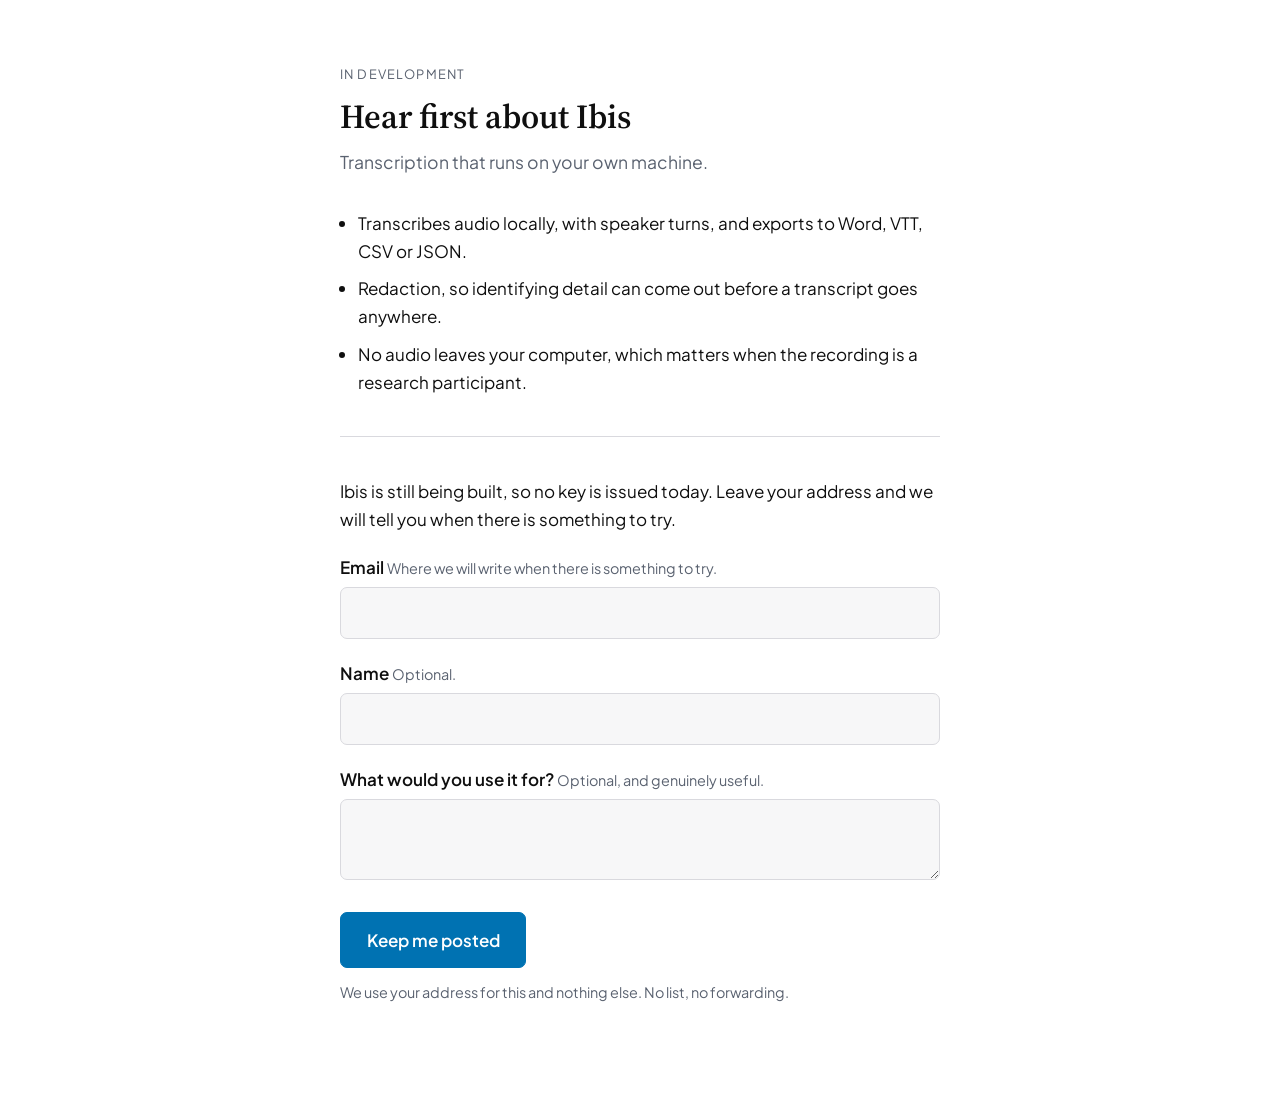
==== beta/index.html @ d98a5f91 "Beta pages, the consulting block, and attributions that match the build Beta access, one page per pr" ====
<!doctype html>
<html lang="en">
<head>
<meta charset="utf-8">
<meta name="viewport" content="width=device-width, initial-scale=1">
<!-- Unlisted by design: reachable only to someone given the link. -->
<meta name="robots" content="noindex, nofollow">
<title>Ibis beta access</title>
<link rel="preconnect" href="https://fonts.googleapis.com">
<link rel="preconnect" href="https://fonts.gstatic.com" crossorigin>
<link href="https://fonts.googleapis.com/css2?family=Plus+Jakarta+Sans:ital,wght@0,400;0,600;0,700&family=Source+Serif+4:ital,opsz,wght@0,8..60,400;0,8..60,600&display=swap" rel="stylesheet">
<style>
  :root {
    --accent: #0072B2;
    --text: #0F0F0F; --muted: #5A6270; --bg: #FFFFFF;
    --surface: #F7F7F8; --border: #D9D9DE;
    --font: 'Plus Jakarta Sans', -apple-system, BlinkMacSystemFont, sans-serif;
    --display: 'Source Serif 4', Georgia, serif;
  }
  @media (prefers-color-scheme: dark) {
    :root { --text:#F2F0F6; --muted:#B6BCC6; --bg:#141419; --surface:#1E1E25; --border:#33333D; }
  }
  * { box-sizing: border-box; }
  body { margin:0; background:var(--bg); color:var(--text); font:400 17px/1.65 var(--font); }
  .skip { position:absolute; left:-9999px; }
  .skip:focus { left:1rem; top:1rem; position:fixed; background:var(--bg); color:var(--text);
                padding:.75rem 1rem; border:2px solid var(--accent); border-radius:6px; z-index:10; }
  main { max-width: 640px; margin:0 auto; padding: 4rem 1.25rem 5rem; }
  .eyebrow { font-size:.8rem; letter-spacing:.09em; text-transform:uppercase;
             color:var(--muted); margin:0 0 .75rem; }
  h1 { font-family:var(--display); font-size:2.1rem; line-height:1.15; margin:0 0 .75rem; font-weight:600; }
  .lede { font-size:1.1rem; color:var(--muted); margin:0 0 2rem; }
  ul { padding-left:1.15rem; margin:0 0 2rem; }
  li { margin-bottom:.6rem; }
  hr { border:0; border-top:1px solid var(--border); margin:2.5rem 0; }
  label { display:block; font-weight:600; margin:1.25rem 0 .35rem; }
  .hint { font-weight:400; color:var(--muted); font-size:.9rem; }
  input, textarea, select { width:100%; padding:.7rem .8rem; font:inherit; color:inherit;
    background:var(--surface); border:1px solid var(--border); border-radius:7px; }
  input:focus-visible, textarea:focus-visible, select:focus-visible, button:focus-visible {
    outline:3px solid var(--accent); outline-offset:2px; }
  textarea { min-height:5rem; resize:vertical; }
  button { margin-top:1.6rem; padding:.8rem 1.6rem; font:inherit; font-weight:600;
    border:1px solid var(--accent); border-radius:7px; background:var(--accent); color:#fff; cursor:pointer; }
  .fine { color:var(--muted); font-size:.9rem; margin-top:.8rem; }
  .hp { position:absolute; left:-9999px; width:1px; height:1px; overflow:hidden; }
  .msg { padding:.9rem 1rem; border:1px solid var(--accent); border-radius:7px; margin-bottom:1.5rem; }
  [hidden] { display:none !important; }
</style>
</head>
<body>
<a class="skip" href="#form">Skip to the form</a>
<main>
  <p class="eyebrow">In development</p>
  <h1>Hear first about Ibis</h1>
  <p class="lede">Transcription that runs on your own machine.</p>

  <ul>
    <li>Transcribes audio locally, with speaker turns, and exports to Word, VTT, CSV or JSON.</li>
    <li>Redaction, so identifying detail can come out before a transcript goes anywhere.</li>
    <li>No audio leaves your computer, which matters when the recording is a research participant.</li>
  </ul>

  <hr>

  <p id="ask">Ibis is still being built, so no key is issued today. Leave your address and we will tell you when there is something to try.</p>

  <div class="msg" id="done" role="status" hidden></div>

  <form id="form" novalidate>
    <label for="email">Email
      <span class="hint">Where we will write when there is something to try.</span></label>
    <input id="email" name="email" type="email" required autocomplete="email">

    <label for="name">Name <span class="hint">Optional.</span></label>
    <input id="name" name="name" autocomplete="name">

    <label for="use">What would you use it for?
      <span class="hint">Optional, and genuinely useful.</span></label>
    <textarea id="use" name="use" maxlength="400"></textarea>

    <div class="hp" aria-hidden="true">
      <label for="company">Company</label>
      <input id="company" name="company" tabindex="-1" autocomplete="off">
    </div>

    <button type="submit" id="go">Keep me posted</button>
    <p class="fine">We use your address for this and nothing else. No list, no forwarding.</p>
  </form>
</main>
<script>
  var form = document.getElementById('form');
  var done = document.getElementById('done');
  var ask  = document.getElementById('ask');
  var go   = document.getElementById('go');
  form.addEventListener('submit', function (e) {
    e.preventDefault();
    var email = document.getElementById('email');
    if (!email.value || email.value.indexOf('@') < 1) {
      done.hidden = false; done.textContent = 'That email address does not look right.';
      email.focus(); return;
    }
    go.disabled = true; go.textContent = 'Sending...';
    var body = new URLSearchParams();
    body.set('product', 'ibis');
    ['email','name','use','company'].forEach(function (k) {
      var el = document.getElementById(k); if (el) body.set(k, el.value);
    });
    fetch('https://simdad-checkout.ap-493.workers.dev/beta', { method:'POST', body: body })
      .then(function (r) {
        if (!r.ok) throw new Error(r.status);
        form.hidden = true; ask.hidden = true;
        done.hidden = false;
        done.textContent = 'Thank you. We will be in touch when there is something to try.';
        done.focus();
      })
      .catch(function () {
        go.disabled = false; go.textContent = 'Keep me posted';
        done.hidden = false;
        done.textContent = 'That did not go through. Please try again, or email ap@simdadllc.com.';
      });
  });
</script>
</body>
</html>
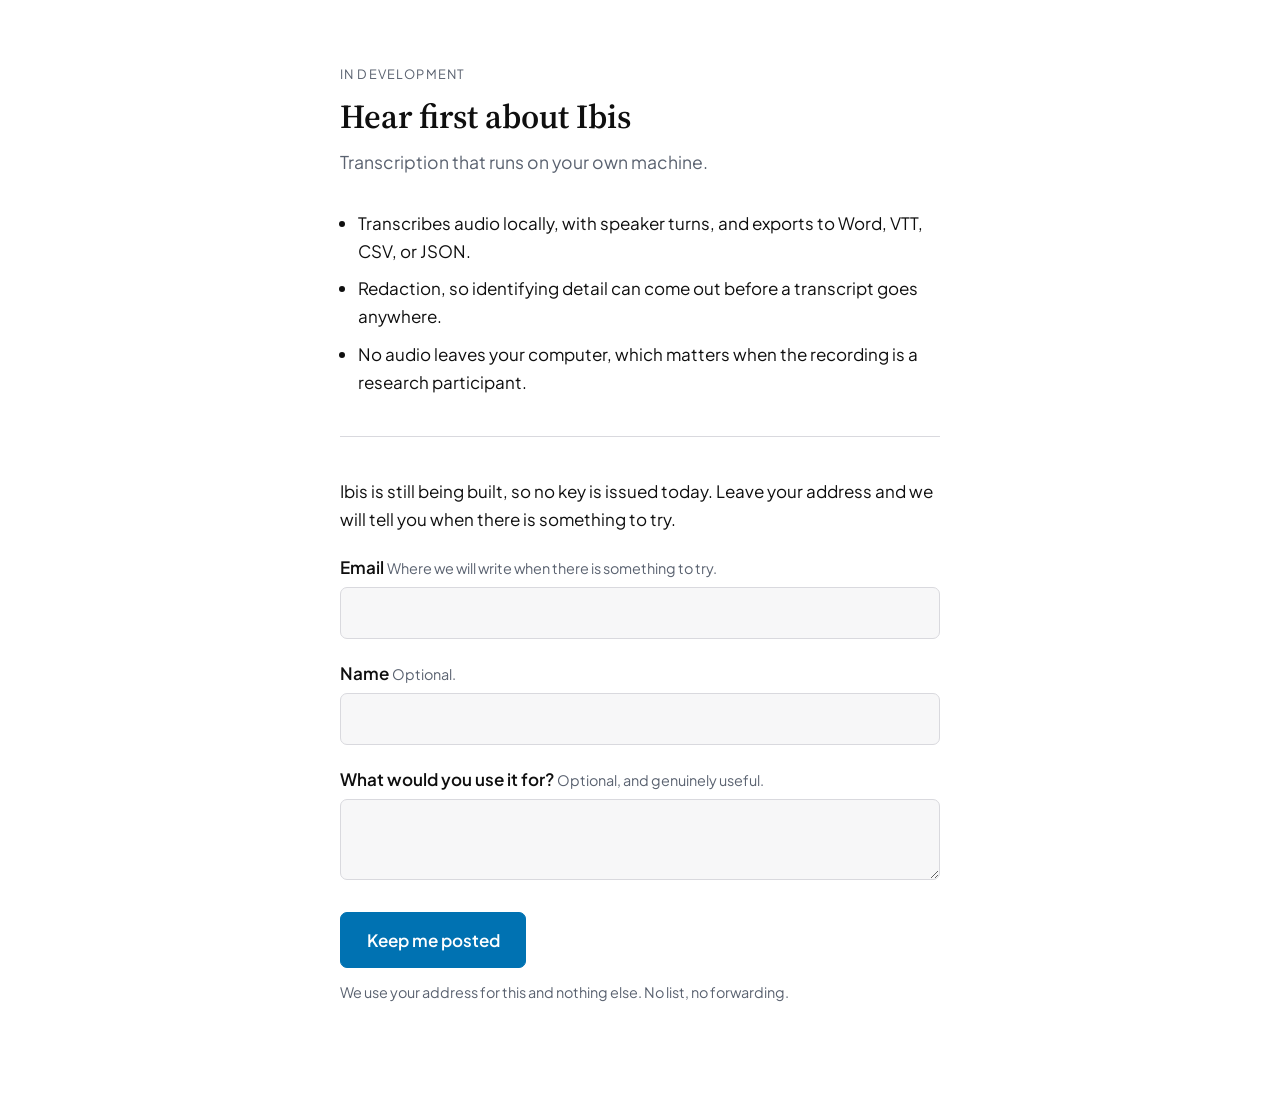
==== commit baadcbcf: "Slop pass: index, beta, eula, privacy Pages touched: index.html, beta/index.html, eula.html, privacy" ====
--- a/beta/index.html
+++ b/beta/index.html
@@ -3,7 +3,7 @@
 <head>
 <meta charset="utf-8">
 <meta name="viewport" content="width=device-width, initial-scale=1">
-<!-- Unlisted by design: reachable only to someone given the link. -->
+<!-- Linked from the product page. noindex keeps search traffic on the product page, not the form. -->
 <meta name="robots" content="noindex, nofollow">
 <title>Ibis beta access</title>
 <link rel="preconnect" href="https://fonts.googleapis.com">
@@ -56,7 +56,7 @@
   <p class="lede">Transcription that runs on your own machine.</p>
 
   <ul>
-    <li>Transcribes audio locally, with speaker turns, and exports to Word, VTT, CSV or JSON.</li>
+    <li>Transcribes audio locally, with speaker turns, and exports to Word, VTT, CSV, or JSON.</li>
     <li>Redaction, so identifying detail can come out before a transcript goes anywhere.</li>
     <li>No audio leaves your computer, which matters when the recording is a research participant.</li>
   </ul>
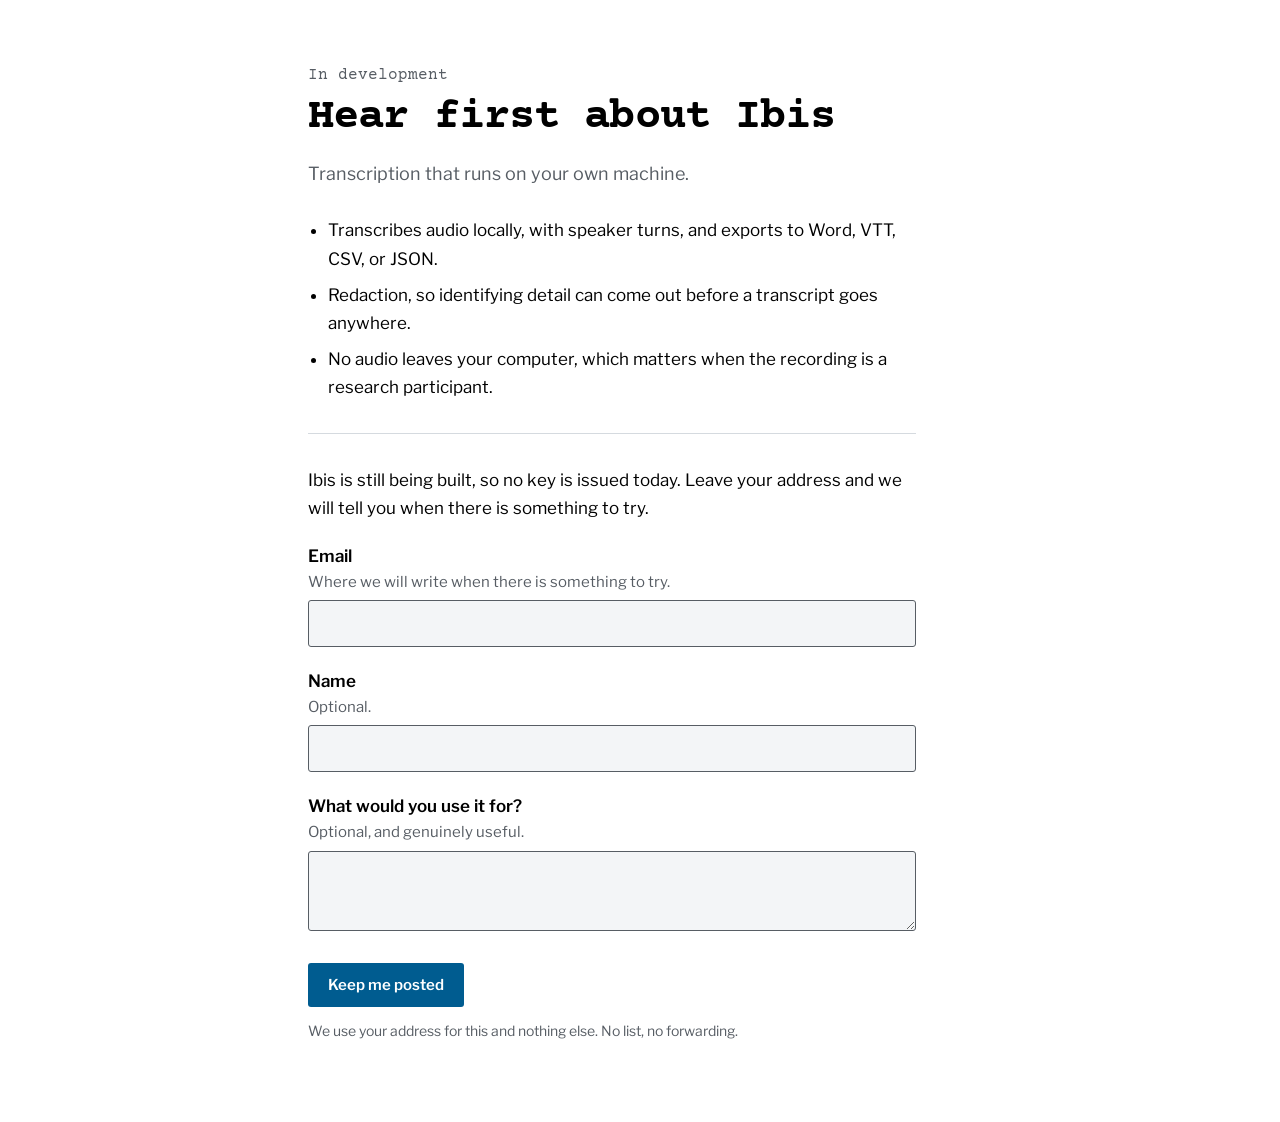
==== commit 30e0da14: "Restyle against the 2026-10-15 design brief Brief: DESIGN-BRIEFS-2026-10-15.md section 3 (useibis.ap" ====
--- a/beta/index.html
+++ b/beta/index.html
@@ -6,49 +6,9 @@
 <!-- Linked from the product page. noindex keeps search traffic on the product page, not the form. -->
 <meta name="robots" content="noindex, nofollow">
 <title>Ibis beta access</title>
-<link rel="preconnect" href="https://fonts.googleapis.com">
-<link rel="preconnect" href="https://fonts.gstatic.com" crossorigin>
-<link href="https://fonts.googleapis.com/css2?family=Plus+Jakarta+Sans:ital,wght@0,400;0,600;0,700&family=Source+Serif+4:ital,opsz,wght@0,8..60,400;0,8..60,600&display=swap" rel="stylesheet">
-<style>
-  :root {
-    --accent: #0072B2;
-    --text: #0F0F0F; --muted: #5A6270; --bg: #FFFFFF;
-    --surface: #F7F7F8; --border: #D9D9DE;
-    --font: 'Plus Jakarta Sans', -apple-system, BlinkMacSystemFont, sans-serif;
-    --display: 'Source Serif 4', Georgia, serif;
-  }
-  @media (prefers-color-scheme: dark) {
-    :root { --text:#F2F0F6; --muted:#B6BCC6; --bg:#141419; --surface:#1E1E25; --border:#33333D; }
-  }
-  * { box-sizing: border-box; }
-  body { margin:0; background:var(--bg); color:var(--text); font:400 17px/1.65 var(--font); }
-  .skip { position:absolute; left:-9999px; }
-  .skip:focus { left:1rem; top:1rem; position:fixed; background:var(--bg); color:var(--text);
-                padding:.75rem 1rem; border:2px solid var(--accent); border-radius:6px; z-index:10; }
-  main { max-width: 640px; margin:0 auto; padding: 4rem 1.25rem 5rem; }
-  .eyebrow { font-size:.8rem; letter-spacing:.09em; text-transform:uppercase;
-             color:var(--muted); margin:0 0 .75rem; }
-  h1 { font-family:var(--display); font-size:2.1rem; line-height:1.15; margin:0 0 .75rem; font-weight:600; }
-  .lede { font-size:1.1rem; color:var(--muted); margin:0 0 2rem; }
-  ul { padding-left:1.15rem; margin:0 0 2rem; }
-  li { margin-bottom:.6rem; }
-  hr { border:0; border-top:1px solid var(--border); margin:2.5rem 0; }
-  label { display:block; font-weight:600; margin:1.25rem 0 .35rem; }
-  .hint { font-weight:400; color:var(--muted); font-size:.9rem; }
-  input, textarea, select { width:100%; padding:.7rem .8rem; font:inherit; color:inherit;
-    background:var(--surface); border:1px solid var(--border); border-radius:7px; }
-  input:focus-visible, textarea:focus-visible, select:focus-visible, button:focus-visible {
-    outline:3px solid var(--accent); outline-offset:2px; }
-  textarea { min-height:5rem; resize:vertical; }
-  button { margin-top:1.6rem; padding:.8rem 1.6rem; font:inherit; font-weight:600;
-    border:1px solid var(--accent); border-radius:7px; background:var(--accent); color:#fff; cursor:pointer; }
-  .fine { color:var(--muted); font-size:.9rem; margin-top:.8rem; }
-  .hp { position:absolute; left:-9999px; width:1px; height:1px; overflow:hidden; }
-  .msg { padding:.9rem 1rem; border:1px solid var(--accent); border-radius:7px; margin-bottom:1.5rem; }
-  [hidden] { display:none !important; }
-</style>
+<link rel="stylesheet" href="/css/site.css">
 </head>
-<body>
+<body class="form-page">
 <a class="skip" href="#form">Skip to the form</a>
 <main>
   <p class="eyebrow">In development</p>
--- a/css/site.css
+++ b/css/site.css
@@ -0,0 +1,387 @@
+/* useibis.app: one stylesheet for every page.
+   The page is a transcript: a fixed left gutter (the court reporter's line-number column) runs the
+   whole page behind a double margin rule, the transcript passages are set in Courier Prime, and the
+   running text is Libre Franklin. Plan and brief trace:
+   C:/pythia/work/restyle-2026-10/plans/ibis-web.md and the commit message. */
+
+/* ── Fonts (self-hosted, SIL OFL 1.1; see /fonts/README.txt) ─────────────────── */
+@font-face {
+  font-family: "Courier Prime";
+  src: url("/fonts/courier-prime-latin-400-normal.woff2") format("woff2");
+  font-weight: 400; font-style: normal; font-display: swap;
+}
+@font-face {
+  font-family: "Courier Prime";
+  src: url("/fonts/courier-prime-latin-700-normal.woff2") format("woff2");
+  font-weight: 700; font-style: normal; font-display: swap;
+}
+@font-face {
+  font-family: "Courier Prime";
+  src: url("/fonts/courier-prime-latin-400-italic.woff2") format("woff2");
+  font-weight: 400; font-style: italic; font-display: swap;
+}
+@font-face {
+  font-family: "Libre Franklin";
+  src: url("/fonts/libre-franklin-latin-wght-normal.woff2") format("woff2");
+  font-weight: 100 900; font-style: normal; font-display: swap;
+}
+@font-face {
+  font-family: "Libre Franklin";
+  src: url("/fonts/libre-franklin-latin-wght-italic.woff2") format("woff2");
+  font-weight: 100 900; font-style: italic; font-display: swap;
+}
+
+/* ── Tokens ─────────────────────────────────────────────────────────────────── */
+:root {
+  color-scheme: light dark;
+  --paper:  #FFFFFF;   /* the deposition page */
+  --ink:    #000000;   /* typewritten transcript ink */
+  --gutter: #575D64;   /* margin line numbers, muted text */
+  --rule:   #0072B2;   /* the pleading-paper margin rule: the one accent */
+  --link:   #005C90;   /* text-safe form of the accent */
+  --field:  #F3F5F7;   /* form fields, the practice block */
+  --line:   #D5DADF;   /* section separators */
+  --error:  #B3261E;
+
+  --type:   "Courier Prime", "Courier New", Courier, monospace;
+  --sans:   "Libre Franklin", "Franklin Gothic Medium", "Segoe UI", Arial, sans-serif;
+
+  --pad:    clamp(1rem, 4vw, 2.5rem);
+  --gut:    4.5rem;          /* line-number column */
+  --measure: 38rem;          /* about 70 characters of Franklin at 17px */
+  --wide:   46rem;           /* the transcript page and the headline */
+  --lh:     1.75rem;         /* the transcript line pitch */
+}
+@media (prefers-color-scheme: dark) {
+  :root {
+    --paper:  #0E1216;
+    --ink:    #ECEEF0;
+    --gutter: #A3AAB2;
+    --rule:   #3D9BD4;
+    --link:   #7CC4F0;
+    --field:  #171C21;
+    --line:   #2C343C;
+    --error:  #FF8A80;
+  }
+}
+@media (max-width: 640px) {
+  :root { --gut: 2.25rem; --lh: 1.6rem; }
+}
+
+/* ── Base ───────────────────────────────────────────────────────────────────── */
+*, *::before, *::after { box-sizing: border-box; }
+html { -webkit-text-size-adjust: 100%; }
+body {
+  margin: 0;
+  background: var(--paper);
+  color: var(--ink);
+  font: 400 1.0625rem/1.65 var(--sans);
+  -webkit-font-smoothing: antialiased;
+}
+img, video { max-width: 100%; height: auto; display: block; }
+a { color: var(--link); text-decoration: underline; text-decoration-thickness: 1px;
+    text-underline-offset: 0.18em; }
+a:hover { text-decoration-thickness: 2px; }
+:focus-visible { outline: 3px solid var(--rule); outline-offset: 3px; border-radius: 2px; }
+strong { font-weight: 650; }
+p, ul, ol, h1, h2, h3, blockquote, table { margin: 0; }
+
+/* Every block sits in the same grid: gutter, double rule, text. */
+.sheet {
+  max-width: calc(var(--gut) + var(--wide) + 2 * var(--pad));
+  margin: 0 auto;
+  padding: 0 var(--pad);
+}
+.col { padding-left: var(--gut); }
+.col > * { max-width: var(--measure); }
+
+.skip { position: absolute; left: -9999px; }
+.skip:focus { position: fixed; left: 1rem; top: 1rem; z-index: 10; padding: 0.75rem 1rem;
+  background: var(--paper); color: var(--ink); border: 2px solid var(--rule); }
+
+/* ── Masthead bar (all pages) ───────────────────────────────────────────────── */
+.nav, body > nav {
+  border-bottom: 1px solid var(--line);
+}
+.nav-inner {
+  max-width: calc(var(--gut) + var(--wide) + 2 * var(--pad));
+  margin: 0 auto;
+  padding: 0 var(--pad);
+  min-height: 4rem;
+  display: flex; align-items: center; justify-content: space-between; gap: 1rem;
+}
+.nav-brand { display: flex; align-items: center; color: var(--ink); text-decoration: none;
+  font: 700 1.25rem/1 var(--type); }
+.nav-wordmark { height: 30px; width: auto; }
+.nav-back { font-size: 0.9375rem; color: var(--link); }
+
+/* Buttons: one shape, square-shouldered like a form field. */
+.btn, .colophon-buy, .wl-submit, .form-page button {
+  display: inline-flex; align-items: center; justify-content: center;
+  min-height: 2.75rem; padding: 0.6rem 1.25rem;
+  font: 600 0.9375rem/1.2 var(--sans);
+  color: #FFFFFF; background: var(--link);
+  border: 0; border-radius: 3px; text-decoration: none; cursor: pointer;
+}
+.btn:hover, .colophon-buy:hover, .wl-submit:hover:not(:disabled), .form-page button:hover:not(:disabled) {
+  background: var(--ink); color: var(--paper);
+}
+.btn:active, .colophon-buy:active, .wl-submit:active, .form-page button:active { transform: translateY(1px); }
+.wl-submit:disabled, .form-page button:disabled { opacity: 0.6; cursor: progress; }
+@media (prefers-color-scheme: dark) {
+  .btn, .colophon-buy, .wl-submit, .form-page button { color: #0E1216; }
+}
+
+/* ── The transcript page (home hero) ────────────────────────────────────────── */
+.transcript {
+  position: relative;
+  margin-top: clamp(2.5rem, 7vw, 5rem);
+  padding: 0 0 clamp(2.5rem, 6vw, 4rem) var(--gut);
+  font-family: var(--type);
+}
+/* the double margin rule of a pleading page */
+.transcript::before {
+  content: ""; position: absolute; top: 0; bottom: 0;
+  left: calc(var(--gut) - 1.1rem); width: 5px;
+  border-left: 1px solid var(--rule); border-right: 1px solid var(--rule);
+}
+.caption { display: grid; gap: 0; font-size: 1rem; line-height: var(--lh); color: var(--gutter);
+  margin-bottom: var(--lh); }
+.transcript h1 {
+  font-family: var(--type); font-weight: 700;
+  font-size: clamp(2rem, 5.6vw, 3.5rem); line-height: 1.08; letter-spacing: -0.02em;
+  max-width: var(--wide);
+}
+.transcript h1 em { font-style: normal; color: inherit; }
+.byline { display: grid; margin-top: var(--lh); margin-bottom: calc(var(--lh) * 1.5);
+  font-size: 1rem; line-height: var(--lh); }
+.byline span + span { font-weight: 700; }
+
+/* the numbered passage: Courier at a fixed pitch so the gutter numbers line up */
+.numbered {
+  position: relative;
+  max-width: 40rem;
+  font: 400 1.0625rem/var(--lh) var(--type);
+}
+.numbered::before {
+  content: "1\A 2\A 3\A 4\A 5\A 6\A 7\A 8\A 9\A 10\A 11\A 12\A 13\A 14\A 15\A 16\A 17\A 18\A 19\A 20\A 21\A 22\A 23\A 24\A 25";
+  white-space: pre; position: absolute; top: 0; bottom: 0; overflow: hidden;
+  left: calc(-1 * var(--gut)); width: calc(var(--gut) - 2rem);
+  text-align: right; color: var(--gutter); font: inherit; line-height: var(--lh);
+}
+@media (max-width: 640px) {
+  .numbered::before { width: calc(var(--gut) - 1.6rem); font-size: 0.75rem; }
+  .transcript::before { left: calc(var(--gut) - 0.85rem); width: 4px; }
+}
+.lede-opener { font-weight: 700; }
+
+/* ── Running text (home) ────────────────────────────────────────────────────── */
+.manuscript { padding-left: var(--gut); }
+.manuscript p { max-width: var(--measure); margin-bottom: 1.1rem; }
+.manuscript p:last-child { margin-bottom: 0; }
+/* the professions in section IV read as speaker names in a transcript */
+.manuscript em { font-family: var(--type); font-style: normal; font-weight: 700; font-size: 0.97em;
+  line-height: 1; }
+
+.section-marker {
+  display: grid; grid-template-columns: var(--gut) minmax(0, 1fr); align-items: baseline;
+  margin-top: clamp(3rem, 7vw, 4.5rem); padding-top: 1.5rem; margin-bottom: 1rem;
+  border-top: 1px solid var(--line);
+}
+.numeral { font: 700 1rem/1 var(--type); color: var(--gutter); text-align: right;
+  padding-right: 1.4rem; }
+.heading, .end-waitlist h2, .practice h2, .oss-heading {
+  font: 700 clamp(1.375rem, 2.6vw, 1.75rem)/1.2 var(--sans); letter-spacing: -0.01em;
+  max-width: var(--measure);
+}
+.heading em, .end-waitlist h2 em { font-style: normal; color: inherit; }
+
+/* the two quoted lines: a passage lifted from the record, not a magazine pull quote */
+.quoted-line {
+  position: relative;
+  margin: clamp(2.5rem, 6vw, 3.5rem) 0 0;
+  padding: 0.25rem 0 0.25rem var(--gut);
+  font: 700 clamp(1.15rem, 2.4vw, 1.4rem)/1.4 var(--type);
+  max-width: calc(var(--gut) + var(--measure));
+}
+.quoted-line::before {
+  content: ""; position: absolute; top: 0; bottom: 0;
+  left: calc(var(--gut) - 1.1rem); width: 5px;
+  border-left: 1px solid var(--rule); border-right: 1px solid var(--rule);
+}
+@media (max-width: 640px) { .quoted-line::before { left: calc(var(--gut) - 0.85rem); width: 4px; } }
+
+/* the reporter's certificate: who wrote this page */
+.signature {
+  display: flex; align-items: center; gap: 1rem;
+  margin: clamp(3rem, 7vw, 4.5rem) 0 0 var(--gut);
+  padding-top: 1rem; border-top: 1px solid var(--ink); max-width: 22rem;
+  font: 400 0.9375rem/1.45 var(--type);
+}
+.signature-avatar { width: 56px; height: 56px; border-radius: 50%; flex: none; filter: grayscale(1); }
+.signature-lines { display: grid; }
+
+/* pricing: a spec sheet */
+.colophon {
+  margin-top: clamp(3rem, 7vw, 4.5rem); padding: 1.5rem 0 0 var(--gut);
+  border-top: 1px solid var(--line);
+}
+.colophon-row { display: flex; flex-wrap: wrap; align-items: baseline; gap: 0.5rem 1.25rem;
+  margin-bottom: 1rem; }
+.colophon-label { font: 700 1.375rem/1.2 var(--sans); }
+.colophon-price { font: 700 1.125rem/1.2 var(--type); color: var(--gutter); }
+.spec { list-style: none; padding: 0; margin: 0 0 1.25rem; max-width: var(--measure);
+  display: grid; grid-template-columns: repeat(auto-fill, minmax(13rem, 1fr)); gap: 0.15rem 1.5rem; }
+.spec li { position: relative; padding-left: 1rem; }
+.spec li::before { content: ""; position: absolute; left: 0; top: 0.75em; width: 0.45rem;
+  border-top: 2px solid var(--rule); }
+.colophon-buy { margin-top: 0.5rem; }
+
+/* Pro waitlist */
+.end-waitlist { margin-top: clamp(3rem, 7vw, 4.5rem); padding: 1.5rem 0 0 var(--gut);
+  border-top: 1px solid var(--line); }
+.end-waitlist > * { max-width: var(--measure); }
+.end-sub { color: var(--gutter); margin: 0.75rem 0 1.5rem; }
+.wl-form { display: grid; gap: 0.75rem; }
+.wl-field label, .form-page label { display: block; font-weight: 600; margin-bottom: 0.35rem; }
+input, textarea, select {
+  width: 100%; padding: 0.7rem 0.8rem; font: 400 1rem/1.4 var(--sans); color: var(--ink);
+  background: var(--field); border: 1px solid var(--gutter); border-radius: 3px;
+}
+input:focus-visible, textarea:focus-visible { outline: 3px solid var(--rule); outline-offset: 1px; }
+input::placeholder { color: var(--gutter); opacity: 1; }
+.wl-submit { justify-self: start; }
+.wl-fine, .fine { font-size: 0.875rem; color: var(--gutter); }
+.wl-success { display: none; padding: 1.25rem 0 1.25rem 1rem; border-left: 4px double var(--rule); }
+.wl-success.visible { display: block; }
+.wl-success h3 { font: 700 1.125rem/1.3 var(--type); margin-bottom: 0.35rem; }
+.wl-success p { color: var(--gutter); }
+.wl-error { display: none; font-size: 0.9375rem; color: var(--error); }
+.wl-error.visible { display: block; }
+
+/* Open-source acknowledgments: a two-column record, name and license */
+.oss-section { margin-top: clamp(3rem, 7vw, 4.5rem); padding-top: 1.5rem;
+  border-top: 1px solid var(--line); }
+.oss-section .container { padding-left: var(--gut); }
+.oss-heading { font-size: 1.25rem; }
+.oss-sub { color: var(--gutter); margin: 0.5rem 0 1rem; max-width: var(--measure); }
+.oss-grid { max-width: var(--measure); border-top: 1px solid var(--line); }
+.oss-item {
+  display: flex; justify-content: space-between; gap: 1rem; padding: 0.45rem 0;
+  border-bottom: 1px solid var(--line); color: var(--ink); text-decoration: none;
+  font-size: 0.9375rem;
+}
+.oss-item span:last-child { color: var(--gutter); text-align: right; }
+.oss-item:hover .oss-item-name { text-decoration: underline; }
+.oss-item-name { font-weight: 600; color: var(--link); }
+
+/* The practice behind the product */
+.practice { margin-top: clamp(3rem, 7vw, 4.5rem); background: var(--field);
+  padding: clamp(2rem, 5vw, 3rem) 0; }
+.practice-inner {
+  max-width: calc(var(--gut) + var(--wide) + 2 * var(--pad));
+  margin: 0 auto; padding: 0 var(--pad) 0 calc(var(--pad) + var(--gut));
+}
+.practice-inner > * { max-width: var(--measure); }
+.practice-eyebrow { font: 400 1rem/1.4 var(--type); color: var(--gutter); margin-bottom: 0.5rem; }
+.practice p { margin-bottom: 1rem; }
+.practice h2 { margin-bottom: 1rem; }
+.practice-cta { margin-bottom: 0 !important; }
+
+/* Footer (home, eula, privacy) */
+.footer, body > footer {
+  padding: 2.5rem 0 2.5rem;
+}
+.footer-inner {
+  max-width: calc(var(--gut) + var(--wide) + 2 * var(--pad));
+  margin: 0 auto; padding: 0 var(--pad) 0 calc(var(--pad) + var(--gut));
+  display: flex; flex-wrap: wrap; justify-content: space-between; gap: 1.25rem 2rem;
+}
+.footer-brand { font: 700 1.125rem/1.2 var(--type); }
+.footer-sub { font-size: 0.875rem; color: var(--gutter); }
+.footer-links { display: flex; flex-wrap: wrap; gap: 0.5rem 1.5rem; align-items: center; }
+.footer-links a { font-size: 0.9375rem; }
+.footer-copy {
+  max-width: calc(var(--gut) + var(--wide) + 2 * var(--pad));
+  margin: 1.5rem auto 0; padding: 1rem var(--pad) 0 calc(var(--pad) + var(--gut));
+  font-size: 0.875rem; color: var(--gutter);
+}
+
+/* ── Inner pages: license, privacy ──────────────────────────────────────────── */
+.page {
+  max-width: calc(var(--gut) + var(--wide) + 2 * var(--pad));
+  margin: 0 auto;
+  padding: clamp(2.5rem, 6vw, 4rem) var(--pad) clamp(3rem, 7vw, 5rem) calc(var(--pad) + var(--gut));
+}
+.page > * { max-width: var(--measure); }
+.page-eyebrow { font: 400 1rem/1.4 var(--type); color: var(--gutter); margin-bottom: 0.5rem; }
+.page-title, .form-page h1, .log-page h1 {
+  font: 700 clamp(1.9rem, 4.6vw, 2.75rem)/1.1 var(--type); letter-spacing: -0.02em;
+  margin-bottom: 1rem;
+}
+.page-meta { display: grid; font: 400 0.9375rem/1.6 var(--type); color: var(--gutter);
+  padding-bottom: 1.5rem; margin-bottom: 2rem; border-bottom: 1px solid var(--line); }
+.page h2 { font: 700 1.1875rem/1.3 var(--sans); margin: 2.25rem 0 0.6rem; }
+.page h3 { font: 700 1.0625rem/1.3 var(--sans); margin: 1.75rem 0 0.5rem; }
+.page p { margin-bottom: 1rem; }
+.page ul { margin: 0.25rem 0 1rem; padding-left: 1.25rem; }
+.page li { margin-bottom: 0.4rem; }
+.page table { width: 100%; border-collapse: collapse; margin: 0.75rem 0 1.5rem;
+  font-size: 0.9375rem; font-variant-numeric: tabular-nums; }
+.page th { text-align: left; font-weight: 650; padding: 0.45rem 0.6rem 0.45rem 0;
+  border-bottom: 2px solid var(--ink); }
+.page td { padding: 0.45rem 0.6rem 0.45rem 0; border-bottom: 1px solid var(--line); }
+.caps { font-size: 0.9375rem; }
+
+/* ── Beta request form ──────────────────────────────────────────────────────── */
+.form-page main {
+  max-width: calc(var(--gut) + var(--wide) + 2 * var(--pad));
+  margin: 0 auto;
+  padding: clamp(2.5rem, 6vw, 4rem) var(--pad) clamp(3rem, 7vw, 5rem) calc(var(--pad) + var(--gut));
+}
+.form-page main > * { max-width: var(--measure); }
+.form-page .eyebrow { font: 400 1rem/1.4 var(--type); color: var(--gutter); margin-bottom: 0.5rem; }
+.form-page .lede { font-size: 1.125rem; color: var(--gutter); margin-bottom: 1.75rem; }
+.form-page ul { padding-left: 1.25rem; margin-bottom: 2rem; }
+.form-page li { margin-bottom: 0.5rem; }
+.form-page hr { border: 0; border-top: 1px solid var(--line); margin: 2rem 0; }
+.form-page label { margin: 1.25rem 0 0.35rem; }
+.form-page .hint { display: block; font-weight: 400; color: var(--gutter); font-size: 0.9375rem; }
+.form-page textarea { min-height: 5rem; resize: vertical; }
+.form-page button { margin-top: 1.5rem; }
+.form-page .fine { margin-top: 0.8rem; }
+.hp { position: absolute; left: -9999px; width: 1px; height: 1px; overflow: hidden; }
+.msg { padding: 0.9rem 1rem; border-left: 4px double var(--rule); background: var(--field);
+  margin-bottom: 1.5rem; }
+[hidden] { display: none !important; }
+
+/* ── Release log ────────────────────────────────────────────────────────────── */
+.log-page .wrap {
+  max-width: calc(var(--gut) + var(--wide) + 2 * var(--pad));
+  margin: 0 auto; padding: 0 var(--pad);
+}
+.log-page .top { display: flex; align-items: center; justify-content: space-between; gap: 1rem;
+  min-height: 4rem; border-bottom: 1px solid var(--line); }
+.log-page .top img { height: 30px; width: auto; }
+.log-page .back { font-size: 0.9375rem; }
+.log-page .lede { padding: clamp(2.5rem, 6vw, 4rem) 0 1.5rem var(--gut); }
+.log-page .lede > * { max-width: var(--measure); }
+.log-page .lede h1 em { font-style: normal; color: inherit; }
+.log-page .lede p { color: var(--gutter); margin-top: 0.75rem; }
+.log-page .lede .note { font: 400 0.9375rem/1.5 var(--type); }
+.log { padding: 0 0 3rem var(--gut); }
+.rel { position: relative; max-width: var(--measure); padding: 1.25rem 0 0;
+  border-top: 2px solid var(--ink); }
+.ver .name { font: 700 1.125rem/1.3 var(--type); }
+.summary { margin-top: 0.6rem; }
+ul.hi { margin-top: 0.75rem; padding-left: 1.25rem; color: var(--gutter); }
+.foot { border-top: 1px solid var(--line); padding: 2rem 0 3rem var(--gut);
+  display: flex; flex-wrap: wrap; justify-content: space-between; gap: 1rem; }
+.foot .brand { font: 700 1.125rem/1.2 var(--type); }
+.foot .links { display: flex; flex-wrap: wrap; gap: 0.5rem 1.5rem; }
+.foot a { font-size: 0.9375rem; }
+code { font-family: var(--type); }
+
+@media (max-width: 640px) {
+  .transcript h1 br { display: none; }
+}
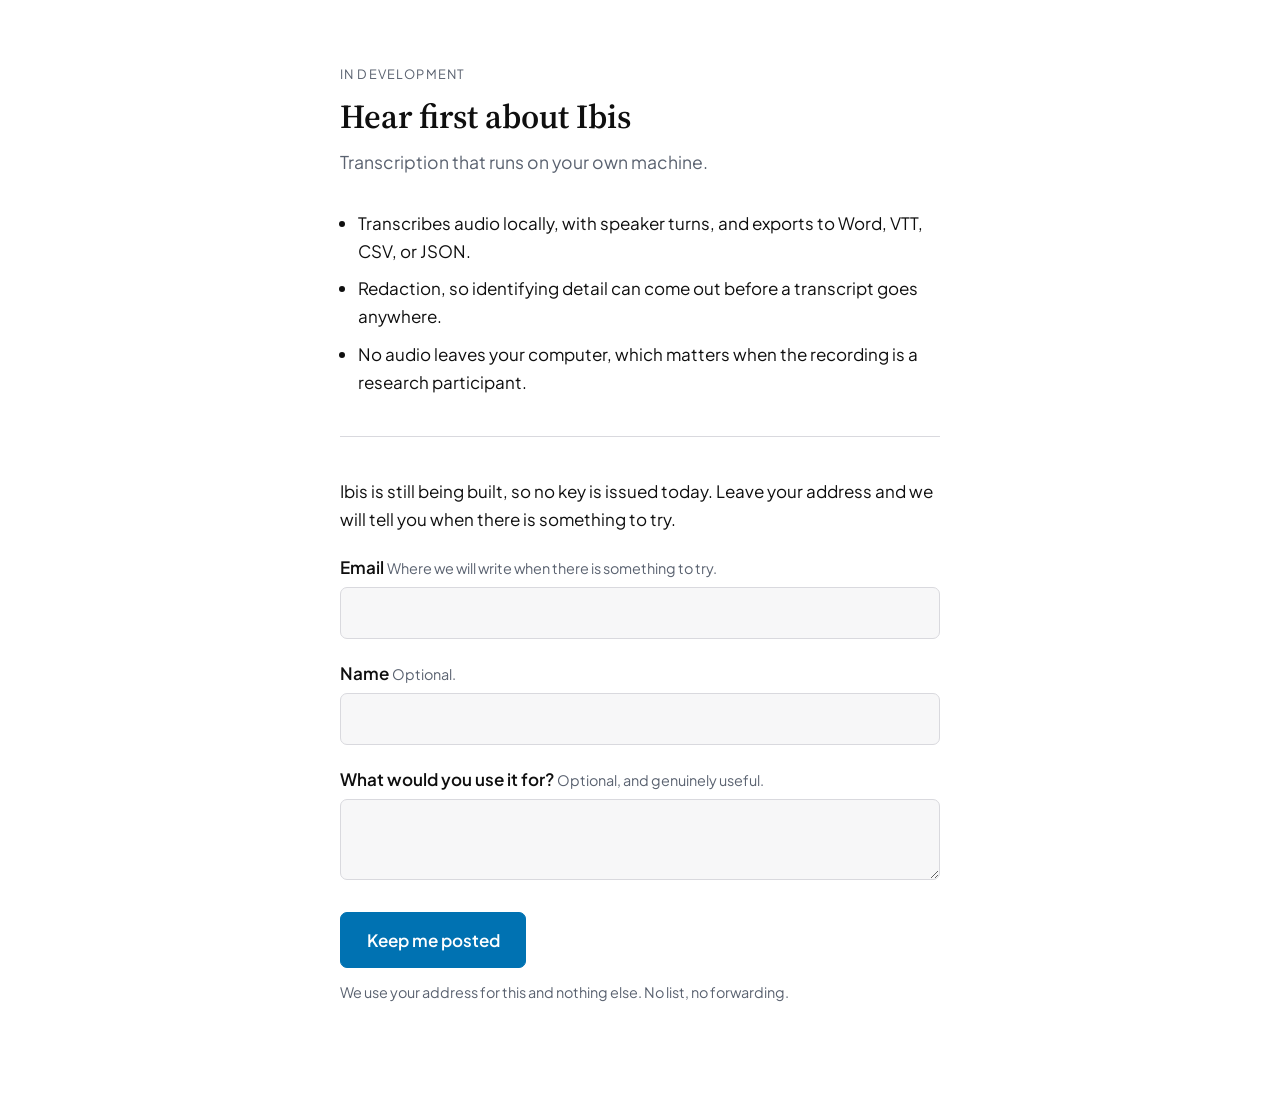
==== commit 4e897de5: "Merge pull request #1 from SIM-DAD/slop-pass slop pass" ====
--- a/beta/index.html
+++ b/beta/index.html
@@ -6,9 +6,49 @@
 <!-- Linked from the product page. noindex keeps search traffic on the product page, not the form. -->
 <meta name="robots" content="noindex, nofollow">
 <title>Ibis beta access</title>
-<link rel="stylesheet" href="/css/site.css">
+<link rel="preconnect" href="https://fonts.googleapis.com">
+<link rel="preconnect" href="https://fonts.gstatic.com" crossorigin>
+<link href="https://fonts.googleapis.com/css2?family=Plus+Jakarta+Sans:ital,wght@0,400;0,600;0,700&family=Source+Serif+4:ital,opsz,wght@0,8..60,400;0,8..60,600&display=swap" rel="stylesheet">
+<style>
+  :root {
+    --accent: #0072B2;
+    --text: #0F0F0F; --muted: #5A6270; --bg: #FFFFFF;
+    --surface: #F7F7F8; --border: #D9D9DE;
+    --font: 'Plus Jakarta Sans', -apple-system, BlinkMacSystemFont, sans-serif;
+    --display: 'Source Serif 4', Georgia, serif;
+  }
+  @media (prefers-color-scheme: dark) {
+    :root { --text:#F2F0F6; --muted:#B6BCC6; --bg:#141419; --surface:#1E1E25; --border:#33333D; }
+  }
+  * { box-sizing: border-box; }
+  body { margin:0; background:var(--bg); color:var(--text); font:400 17px/1.65 var(--font); }
+  .skip { position:absolute; left:-9999px; }
+  .skip:focus { left:1rem; top:1rem; position:fixed; background:var(--bg); color:var(--text);
+                padding:.75rem 1rem; border:2px solid var(--accent); border-radius:6px; z-index:10; }
+  main { max-width: 640px; margin:0 auto; padding: 4rem 1.25rem 5rem; }
+  .eyebrow { font-size:.8rem; letter-spacing:.09em; text-transform:uppercase;
+             color:var(--muted); margin:0 0 .75rem; }
+  h1 { font-family:var(--display); font-size:2.1rem; line-height:1.15; margin:0 0 .75rem; font-weight:600; }
+  .lede { font-size:1.1rem; color:var(--muted); margin:0 0 2rem; }
+  ul { padding-left:1.15rem; margin:0 0 2rem; }
+  li { margin-bottom:.6rem; }
+  hr { border:0; border-top:1px solid var(--border); margin:2.5rem 0; }
+  label { display:block; font-weight:600; margin:1.25rem 0 .35rem; }
+  .hint { font-weight:400; color:var(--muted); font-size:.9rem; }
+  input, textarea, select { width:100%; padding:.7rem .8rem; font:inherit; color:inherit;
+    background:var(--surface); border:1px solid var(--border); border-radius:7px; }
+  input:focus-visible, textarea:focus-visible, select:focus-visible, button:focus-visible {
+    outline:3px solid var(--accent); outline-offset:2px; }
+  textarea { min-height:5rem; resize:vertical; }
+  button { margin-top:1.6rem; padding:.8rem 1.6rem; font:inherit; font-weight:600;
+    border:1px solid var(--accent); border-radius:7px; background:var(--accent); color:#fff; cursor:pointer; }
+  .fine { color:var(--muted); font-size:.9rem; margin-top:.8rem; }
+  .hp { position:absolute; left:-9999px; width:1px; height:1px; overflow:hidden; }
+  .msg { padding:.9rem 1rem; border:1px solid var(--accent); border-radius:7px; margin-bottom:1.5rem; }
+  [hidden] { display:none !important; }
+</style>
 </head>
-<body class="form-page">
+<body>
 <a class="skip" href="#form">Skip to the form</a>
 <main>
   <p class="eyebrow">In development</p>
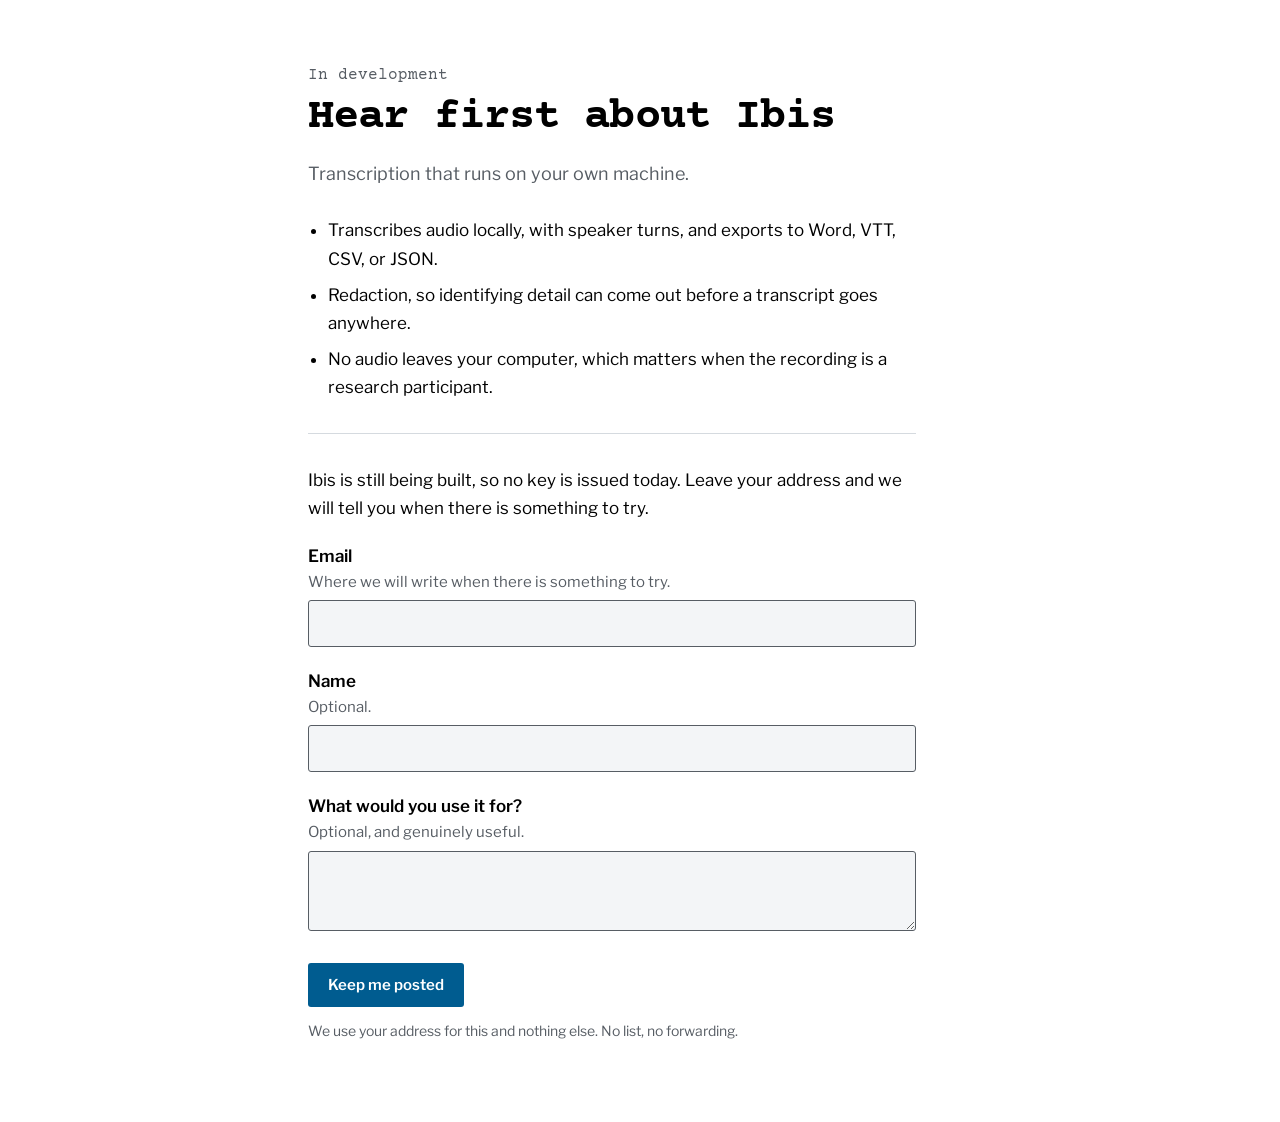
==== commit f31ed2a9: "Merge pull request #2 from SIM-DAD/restyle-2026-10 restyle 2026 10" ====
--- a/beta/index.html
+++ b/beta/index.html
@@ -6,49 +6,9 @@
 <!-- Linked from the product page. noindex keeps search traffic on the product page, not the form. -->
 <meta name="robots" content="noindex, nofollow">
 <title>Ibis beta access</title>
-<link rel="preconnect" href="https://fonts.googleapis.com">
-<link rel="preconnect" href="https://fonts.gstatic.com" crossorigin>
-<link href="https://fonts.googleapis.com/css2?family=Plus+Jakarta+Sans:ital,wght@0,400;0,600;0,700&family=Source+Serif+4:ital,opsz,wght@0,8..60,400;0,8..60,600&display=swap" rel="stylesheet">
-<style>
-  :root {
-    --accent: #0072B2;
-    --text: #0F0F0F; --muted: #5A6270; --bg: #FFFFFF;
-    --surface: #F7F7F8; --border: #D9D9DE;
-    --font: 'Plus Jakarta Sans', -apple-system, BlinkMacSystemFont, sans-serif;
-    --display: 'Source Serif 4', Georgia, serif;
-  }
-  @media (prefers-color-scheme: dark) {
-    :root { --text:#F2F0F6; --muted:#B6BCC6; --bg:#141419; --surface:#1E1E25; --border:#33333D; }
-  }
-  * { box-sizing: border-box; }
-  body { margin:0; background:var(--bg); color:var(--text); font:400 17px/1.65 var(--font); }
-  .skip { position:absolute; left:-9999px; }
-  .skip:focus { left:1rem; top:1rem; position:fixed; background:var(--bg); color:var(--text);
-                padding:.75rem 1rem; border:2px solid var(--accent); border-radius:6px; z-index:10; }
-  main { max-width: 640px; margin:0 auto; padding: 4rem 1.25rem 5rem; }
-  .eyebrow { font-size:.8rem; letter-spacing:.09em; text-transform:uppercase;
-             color:var(--muted); margin:0 0 .75rem; }
-  h1 { font-family:var(--display); font-size:2.1rem; line-height:1.15; margin:0 0 .75rem; font-weight:600; }
-  .lede { font-size:1.1rem; color:var(--muted); margin:0 0 2rem; }
-  ul { padding-left:1.15rem; margin:0 0 2rem; }
-  li { margin-bottom:.6rem; }
-  hr { border:0; border-top:1px solid var(--border); margin:2.5rem 0; }
-  label { display:block; font-weight:600; margin:1.25rem 0 .35rem; }
-  .hint { font-weight:400; color:var(--muted); font-size:.9rem; }
-  input, textarea, select { width:100%; padding:.7rem .8rem; font:inherit; color:inherit;
-    background:var(--surface); border:1px solid var(--border); border-radius:7px; }
-  input:focus-visible, textarea:focus-visible, select:focus-visible, button:focus-visible {
-    outline:3px solid var(--accent); outline-offset:2px; }
-  textarea { min-height:5rem; resize:vertical; }
-  button { margin-top:1.6rem; padding:.8rem 1.6rem; font:inherit; font-weight:600;
-    border:1px solid var(--accent); border-radius:7px; background:var(--accent); color:#fff; cursor:pointer; }
-  .fine { color:var(--muted); font-size:.9rem; margin-top:.8rem; }
-  .hp { position:absolute; left:-9999px; width:1px; height:1px; overflow:hidden; }
-  .msg { padding:.9rem 1rem; border:1px solid var(--accent); border-radius:7px; margin-bottom:1.5rem; }
-  [hidden] { display:none !important; }
-</style>
+<link rel="stylesheet" href="/css/site.css">
 </head>
-<body>
+<body class="form-page">
 <a class="skip" href="#form">Skip to the form</a>
 <main>
   <p class="eyebrow">In development</p>
--- a/css/site.css
+++ b/css/site.css
@@ -0,0 +1,387 @@
+/* useibis.app: one stylesheet for every page.
+   The page is a transcript: a fixed left gutter (the court reporter's line-number column) runs the
+   whole page behind a double margin rule, the transcript passages are set in Courier Prime, and the
+   running text is Libre Franklin. Plan and brief trace:
+   C:/pythia/work/restyle-2026-10/plans/ibis-web.md and the commit message. */
+
+/* ── Fonts (self-hosted, SIL OFL 1.1; see /fonts/README.txt) ─────────────────── */
+@font-face {
+  font-family: "Courier Prime";
+  src: url("/fonts/courier-prime-latin-400-normal.woff2") format("woff2");
+  font-weight: 400; font-style: normal; font-display: swap;
+}
+@font-face {
+  font-family: "Courier Prime";
+  src: url("/fonts/courier-prime-latin-700-normal.woff2") format("woff2");
+  font-weight: 700; font-style: normal; font-display: swap;
+}
+@font-face {
+  font-family: "Courier Prime";
+  src: url("/fonts/courier-prime-latin-400-italic.woff2") format("woff2");
+  font-weight: 400; font-style: italic; font-display: swap;
+}
+@font-face {
+  font-family: "Libre Franklin";
+  src: url("/fonts/libre-franklin-latin-wght-normal.woff2") format("woff2");
+  font-weight: 100 900; font-style: normal; font-display: swap;
+}
+@font-face {
+  font-family: "Libre Franklin";
+  src: url("/fonts/libre-franklin-latin-wght-italic.woff2") format("woff2");
+  font-weight: 100 900; font-style: italic; font-display: swap;
+}
+
+/* ── Tokens ─────────────────────────────────────────────────────────────────── */
+:root {
+  color-scheme: light dark;
+  --paper:  #FFFFFF;   /* the deposition page */
+  --ink:    #000000;   /* typewritten transcript ink */
+  --gutter: #575D64;   /* margin line numbers, muted text */
+  --rule:   #0072B2;   /* the pleading-paper margin rule: the one accent */
+  --link:   #005C90;   /* text-safe form of the accent */
+  --field:  #F3F5F7;   /* form fields, the practice block */
+  --line:   #D5DADF;   /* section separators */
+  --error:  #B3261E;
+
+  --type:   "Courier Prime", "Courier New", Courier, monospace;
+  --sans:   "Libre Franklin", "Franklin Gothic Medium", "Segoe UI", Arial, sans-serif;
+
+  --pad:    clamp(1rem, 4vw, 2.5rem);
+  --gut:    4.5rem;          /* line-number column */
+  --measure: 38rem;          /* about 70 characters of Franklin at 17px */
+  --wide:   46rem;           /* the transcript page and the headline */
+  --lh:     1.75rem;         /* the transcript line pitch */
+}
+@media (prefers-color-scheme: dark) {
+  :root {
+    --paper:  #0E1216;
+    --ink:    #ECEEF0;
+    --gutter: #A3AAB2;
+    --rule:   #3D9BD4;
+    --link:   #7CC4F0;
+    --field:  #171C21;
+    --line:   #2C343C;
+    --error:  #FF8A80;
+  }
+}
+@media (max-width: 640px) {
+  :root { --gut: 2.25rem; --lh: 1.6rem; }
+}
+
+/* ── Base ───────────────────────────────────────────────────────────────────── */
+*, *::before, *::after { box-sizing: border-box; }
+html { -webkit-text-size-adjust: 100%; }
+body {
+  margin: 0;
+  background: var(--paper);
+  color: var(--ink);
+  font: 400 1.0625rem/1.65 var(--sans);
+  -webkit-font-smoothing: antialiased;
+}
+img, video { max-width: 100%; height: auto; display: block; }
+a { color: var(--link); text-decoration: underline; text-decoration-thickness: 1px;
+    text-underline-offset: 0.18em; }
+a:hover { text-decoration-thickness: 2px; }
+:focus-visible { outline: 3px solid var(--rule); outline-offset: 3px; border-radius: 2px; }
+strong { font-weight: 650; }
+p, ul, ol, h1, h2, h3, blockquote, table { margin: 0; }
+
+/* Every block sits in the same grid: gutter, double rule, text. */
+.sheet {
+  max-width: calc(var(--gut) + var(--wide) + 2 * var(--pad));
+  margin: 0 auto;
+  padding: 0 var(--pad);
+}
+.col { padding-left: var(--gut); }
+.col > * { max-width: var(--measure); }
+
+.skip { position: absolute; left: -9999px; }
+.skip:focus { position: fixed; left: 1rem; top: 1rem; z-index: 10; padding: 0.75rem 1rem;
+  background: var(--paper); color: var(--ink); border: 2px solid var(--rule); }
+
+/* ── Masthead bar (all pages) ───────────────────────────────────────────────── */
+.nav, body > nav {
+  border-bottom: 1px solid var(--line);
+}
+.nav-inner {
+  max-width: calc(var(--gut) + var(--wide) + 2 * var(--pad));
+  margin: 0 auto;
+  padding: 0 var(--pad);
+  min-height: 4rem;
+  display: flex; align-items: center; justify-content: space-between; gap: 1rem;
+}
+.nav-brand { display: flex; align-items: center; color: var(--ink); text-decoration: none;
+  font: 700 1.25rem/1 var(--type); }
+.nav-wordmark { height: 30px; width: auto; }
+.nav-back { font-size: 0.9375rem; color: var(--link); }
+
+/* Buttons: one shape, square-shouldered like a form field. */
+.btn, .colophon-buy, .wl-submit, .form-page button {
+  display: inline-flex; align-items: center; justify-content: center;
+  min-height: 2.75rem; padding: 0.6rem 1.25rem;
+  font: 600 0.9375rem/1.2 var(--sans);
+  color: #FFFFFF; background: var(--link);
+  border: 0; border-radius: 3px; text-decoration: none; cursor: pointer;
+}
+.btn:hover, .colophon-buy:hover, .wl-submit:hover:not(:disabled), .form-page button:hover:not(:disabled) {
+  background: var(--ink); color: var(--paper);
+}
+.btn:active, .colophon-buy:active, .wl-submit:active, .form-page button:active { transform: translateY(1px); }
+.wl-submit:disabled, .form-page button:disabled { opacity: 0.6; cursor: progress; }
+@media (prefers-color-scheme: dark) {
+  .btn, .colophon-buy, .wl-submit, .form-page button { color: #0E1216; }
+}
+
+/* ── The transcript page (home hero) ────────────────────────────────────────── */
+.transcript {
+  position: relative;
+  margin-top: clamp(2.5rem, 7vw, 5rem);
+  padding: 0 0 clamp(2.5rem, 6vw, 4rem) var(--gut);
+  font-family: var(--type);
+}
+/* the double margin rule of a pleading page */
+.transcript::before {
+  content: ""; position: absolute; top: 0; bottom: 0;
+  left: calc(var(--gut) - 1.1rem); width: 5px;
+  border-left: 1px solid var(--rule); border-right: 1px solid var(--rule);
+}
+.caption { display: grid; gap: 0; font-size: 1rem; line-height: var(--lh); color: var(--gutter);
+  margin-bottom: var(--lh); }
+.transcript h1 {
+  font-family: var(--type); font-weight: 700;
+  font-size: clamp(2rem, 5.6vw, 3.5rem); line-height: 1.08; letter-spacing: -0.02em;
+  max-width: var(--wide);
+}
+.transcript h1 em { font-style: normal; color: inherit; }
+.byline { display: grid; margin-top: var(--lh); margin-bottom: calc(var(--lh) * 1.5);
+  font-size: 1rem; line-height: var(--lh); }
+.byline span + span { font-weight: 700; }
+
+/* the numbered passage: Courier at a fixed pitch so the gutter numbers line up */
+.numbered {
+  position: relative;
+  max-width: 40rem;
+  font: 400 1.0625rem/var(--lh) var(--type);
+}
+.numbered::before {
+  content: "1\A 2\A 3\A 4\A 5\A 6\A 7\A 8\A 9\A 10\A 11\A 12\A 13\A 14\A 15\A 16\A 17\A 18\A 19\A 20\A 21\A 22\A 23\A 24\A 25";
+  white-space: pre; position: absolute; top: 0; bottom: 0; overflow: hidden;
+  left: calc(-1 * var(--gut)); width: calc(var(--gut) - 2rem);
+  text-align: right; color: var(--gutter); font: inherit; line-height: var(--lh);
+}
+@media (max-width: 640px) {
+  .numbered::before { width: calc(var(--gut) - 1.6rem); font-size: 0.75rem; }
+  .transcript::before { left: calc(var(--gut) - 0.85rem); width: 4px; }
+}
+.lede-opener { font-weight: 700; }
+
+/* ── Running text (home) ────────────────────────────────────────────────────── */
+.manuscript { padding-left: var(--gut); }
+.manuscript p { max-width: var(--measure); margin-bottom: 1.1rem; }
+.manuscript p:last-child { margin-bottom: 0; }
+/* the professions in section IV read as speaker names in a transcript */
+.manuscript em { font-family: var(--type); font-style: normal; font-weight: 700; font-size: 0.97em;
+  line-height: 1; }
+
+.section-marker {
+  display: grid; grid-template-columns: var(--gut) minmax(0, 1fr); align-items: baseline;
+  margin-top: clamp(3rem, 7vw, 4.5rem); padding-top: 1.5rem; margin-bottom: 1rem;
+  border-top: 1px solid var(--line);
+}
+.numeral { font: 700 1rem/1 var(--type); color: var(--gutter); text-align: right;
+  padding-right: 1.4rem; }
+.heading, .end-waitlist h2, .practice h2, .oss-heading {
+  font: 700 clamp(1.375rem, 2.6vw, 1.75rem)/1.2 var(--sans); letter-spacing: -0.01em;
+  max-width: var(--measure);
+}
+.heading em, .end-waitlist h2 em { font-style: normal; color: inherit; }
+
+/* the two quoted lines: a passage lifted from the record, not a magazine pull quote */
+.quoted-line {
+  position: relative;
+  margin: clamp(2.5rem, 6vw, 3.5rem) 0 0;
+  padding: 0.25rem 0 0.25rem var(--gut);
+  font: 700 clamp(1.15rem, 2.4vw, 1.4rem)/1.4 var(--type);
+  max-width: calc(var(--gut) + var(--measure));
+}
+.quoted-line::before {
+  content: ""; position: absolute; top: 0; bottom: 0;
+  left: calc(var(--gut) - 1.1rem); width: 5px;
+  border-left: 1px solid var(--rule); border-right: 1px solid var(--rule);
+}
+@media (max-width: 640px) { .quoted-line::before { left: calc(var(--gut) - 0.85rem); width: 4px; } }
+
+/* the reporter's certificate: who wrote this page */
+.signature {
+  display: flex; align-items: center; gap: 1rem;
+  margin: clamp(3rem, 7vw, 4.5rem) 0 0 var(--gut);
+  padding-top: 1rem; border-top: 1px solid var(--ink); max-width: 22rem;
+  font: 400 0.9375rem/1.45 var(--type);
+}
+.signature-avatar { width: 56px; height: 56px; border-radius: 50%; flex: none; filter: grayscale(1); }
+.signature-lines { display: grid; }
+
+/* pricing: a spec sheet */
+.colophon {
+  margin-top: clamp(3rem, 7vw, 4.5rem); padding: 1.5rem 0 0 var(--gut);
+  border-top: 1px solid var(--line);
+}
+.colophon-row { display: flex; flex-wrap: wrap; align-items: baseline; gap: 0.5rem 1.25rem;
+  margin-bottom: 1rem; }
+.colophon-label { font: 700 1.375rem/1.2 var(--sans); }
+.colophon-price { font: 700 1.125rem/1.2 var(--type); color: var(--gutter); }
+.spec { list-style: none; padding: 0; margin: 0 0 1.25rem; max-width: var(--measure);
+  display: grid; grid-template-columns: repeat(auto-fill, minmax(13rem, 1fr)); gap: 0.15rem 1.5rem; }
+.spec li { position: relative; padding-left: 1rem; }
+.spec li::before { content: ""; position: absolute; left: 0; top: 0.75em; width: 0.45rem;
+  border-top: 2px solid var(--rule); }
+.colophon-buy { margin-top: 0.5rem; }
+
+/* Pro waitlist */
+.end-waitlist { margin-top: clamp(3rem, 7vw, 4.5rem); padding: 1.5rem 0 0 var(--gut);
+  border-top: 1px solid var(--line); }
+.end-waitlist > * { max-width: var(--measure); }
+.end-sub { color: var(--gutter); margin: 0.75rem 0 1.5rem; }
+.wl-form { display: grid; gap: 0.75rem; }
+.wl-field label, .form-page label { display: block; font-weight: 600; margin-bottom: 0.35rem; }
+input, textarea, select {
+  width: 100%; padding: 0.7rem 0.8rem; font: 400 1rem/1.4 var(--sans); color: var(--ink);
+  background: var(--field); border: 1px solid var(--gutter); border-radius: 3px;
+}
+input:focus-visible, textarea:focus-visible { outline: 3px solid var(--rule); outline-offset: 1px; }
+input::placeholder { color: var(--gutter); opacity: 1; }
+.wl-submit { justify-self: start; }
+.wl-fine, .fine { font-size: 0.875rem; color: var(--gutter); }
+.wl-success { display: none; padding: 1.25rem 0 1.25rem 1rem; border-left: 4px double var(--rule); }
+.wl-success.visible { display: block; }
+.wl-success h3 { font: 700 1.125rem/1.3 var(--type); margin-bottom: 0.35rem; }
+.wl-success p { color: var(--gutter); }
+.wl-error { display: none; font-size: 0.9375rem; color: var(--error); }
+.wl-error.visible { display: block; }
+
+/* Open-source acknowledgments: a two-column record, name and license */
+.oss-section { margin-top: clamp(3rem, 7vw, 4.5rem); padding-top: 1.5rem;
+  border-top: 1px solid var(--line); }
+.oss-section .container { padding-left: var(--gut); }
+.oss-heading { font-size: 1.25rem; }
+.oss-sub { color: var(--gutter); margin: 0.5rem 0 1rem; max-width: var(--measure); }
+.oss-grid { max-width: var(--measure); border-top: 1px solid var(--line); }
+.oss-item {
+  display: flex; justify-content: space-between; gap: 1rem; padding: 0.45rem 0;
+  border-bottom: 1px solid var(--line); color: var(--ink); text-decoration: none;
+  font-size: 0.9375rem;
+}
+.oss-item span:last-child { color: var(--gutter); text-align: right; }
+.oss-item:hover .oss-item-name { text-decoration: underline; }
+.oss-item-name { font-weight: 600; color: var(--link); }
+
+/* The practice behind the product */
+.practice { margin-top: clamp(3rem, 7vw, 4.5rem); background: var(--field);
+  padding: clamp(2rem, 5vw, 3rem) 0; }
+.practice-inner {
+  max-width: calc(var(--gut) + var(--wide) + 2 * var(--pad));
+  margin: 0 auto; padding: 0 var(--pad) 0 calc(var(--pad) + var(--gut));
+}
+.practice-inner > * { max-width: var(--measure); }
+.practice-eyebrow { font: 400 1rem/1.4 var(--type); color: var(--gutter); margin-bottom: 0.5rem; }
+.practice p { margin-bottom: 1rem; }
+.practice h2 { margin-bottom: 1rem; }
+.practice-cta { margin-bottom: 0 !important; }
+
+/* Footer (home, eula, privacy) */
+.footer, body > footer {
+  padding: 2.5rem 0 2.5rem;
+}
+.footer-inner {
+  max-width: calc(var(--gut) + var(--wide) + 2 * var(--pad));
+  margin: 0 auto; padding: 0 var(--pad) 0 calc(var(--pad) + var(--gut));
+  display: flex; flex-wrap: wrap; justify-content: space-between; gap: 1.25rem 2rem;
+}
+.footer-brand { font: 700 1.125rem/1.2 var(--type); }
+.footer-sub { font-size: 0.875rem; color: var(--gutter); }
+.footer-links { display: flex; flex-wrap: wrap; gap: 0.5rem 1.5rem; align-items: center; }
+.footer-links a { font-size: 0.9375rem; }
+.footer-copy {
+  max-width: calc(var(--gut) + var(--wide) + 2 * var(--pad));
+  margin: 1.5rem auto 0; padding: 1rem var(--pad) 0 calc(var(--pad) + var(--gut));
+  font-size: 0.875rem; color: var(--gutter);
+}
+
+/* ── Inner pages: license, privacy ──────────────────────────────────────────── */
+.page {
+  max-width: calc(var(--gut) + var(--wide) + 2 * var(--pad));
+  margin: 0 auto;
+  padding: clamp(2.5rem, 6vw, 4rem) var(--pad) clamp(3rem, 7vw, 5rem) calc(var(--pad) + var(--gut));
+}
+.page > * { max-width: var(--measure); }
+.page-eyebrow { font: 400 1rem/1.4 var(--type); color: var(--gutter); margin-bottom: 0.5rem; }
+.page-title, .form-page h1, .log-page h1 {
+  font: 700 clamp(1.9rem, 4.6vw, 2.75rem)/1.1 var(--type); letter-spacing: -0.02em;
+  margin-bottom: 1rem;
+}
+.page-meta { display: grid; font: 400 0.9375rem/1.6 var(--type); color: var(--gutter);
+  padding-bottom: 1.5rem; margin-bottom: 2rem; border-bottom: 1px solid var(--line); }
+.page h2 { font: 700 1.1875rem/1.3 var(--sans); margin: 2.25rem 0 0.6rem; }
+.page h3 { font: 700 1.0625rem/1.3 var(--sans); margin: 1.75rem 0 0.5rem; }
+.page p { margin-bottom: 1rem; }
+.page ul { margin: 0.25rem 0 1rem; padding-left: 1.25rem; }
+.page li { margin-bottom: 0.4rem; }
+.page table { width: 100%; border-collapse: collapse; margin: 0.75rem 0 1.5rem;
+  font-size: 0.9375rem; font-variant-numeric: tabular-nums; }
+.page th { text-align: left; font-weight: 650; padding: 0.45rem 0.6rem 0.45rem 0;
+  border-bottom: 2px solid var(--ink); }
+.page td { padding: 0.45rem 0.6rem 0.45rem 0; border-bottom: 1px solid var(--line); }
+.caps { font-size: 0.9375rem; }
+
+/* ── Beta request form ──────────────────────────────────────────────────────── */
+.form-page main {
+  max-width: calc(var(--gut) + var(--wide) + 2 * var(--pad));
+  margin: 0 auto;
+  padding: clamp(2.5rem, 6vw, 4rem) var(--pad) clamp(3rem, 7vw, 5rem) calc(var(--pad) + var(--gut));
+}
+.form-page main > * { max-width: var(--measure); }
+.form-page .eyebrow { font: 400 1rem/1.4 var(--type); color: var(--gutter); margin-bottom: 0.5rem; }
+.form-page .lede { font-size: 1.125rem; color: var(--gutter); margin-bottom: 1.75rem; }
+.form-page ul { padding-left: 1.25rem; margin-bottom: 2rem; }
+.form-page li { margin-bottom: 0.5rem; }
+.form-page hr { border: 0; border-top: 1px solid var(--line); margin: 2rem 0; }
+.form-page label { margin: 1.25rem 0 0.35rem; }
+.form-page .hint { display: block; font-weight: 400; color: var(--gutter); font-size: 0.9375rem; }
+.form-page textarea { min-height: 5rem; resize: vertical; }
+.form-page button { margin-top: 1.5rem; }
+.form-page .fine { margin-top: 0.8rem; }
+.hp { position: absolute; left: -9999px; width: 1px; height: 1px; overflow: hidden; }
+.msg { padding: 0.9rem 1rem; border-left: 4px double var(--rule); background: var(--field);
+  margin-bottom: 1.5rem; }
+[hidden] { display: none !important; }
+
+/* ── Release log ────────────────────────────────────────────────────────────── */
+.log-page .wrap {
+  max-width: calc(var(--gut) + var(--wide) + 2 * var(--pad));
+  margin: 0 auto; padding: 0 var(--pad);
+}
+.log-page .top { display: flex; align-items: center; justify-content: space-between; gap: 1rem;
+  min-height: 4rem; border-bottom: 1px solid var(--line); }
+.log-page .top img { height: 30px; width: auto; }
+.log-page .back { font-size: 0.9375rem; }
+.log-page .lede { padding: clamp(2.5rem, 6vw, 4rem) 0 1.5rem var(--gut); }
+.log-page .lede > * { max-width: var(--measure); }
+.log-page .lede h1 em { font-style: normal; color: inherit; }
+.log-page .lede p { color: var(--gutter); margin-top: 0.75rem; }
+.log-page .lede .note { font: 400 0.9375rem/1.5 var(--type); }
+.log { padding: 0 0 3rem var(--gut); }
+.rel { position: relative; max-width: var(--measure); padding: 1.25rem 0 0;
+  border-top: 2px solid var(--ink); }
+.ver .name { font: 700 1.125rem/1.3 var(--type); }
+.summary { margin-top: 0.6rem; }
+ul.hi { margin-top: 0.75rem; padding-left: 1.25rem; color: var(--gutter); }
+.foot { border-top: 1px solid var(--line); padding: 2rem 0 3rem var(--gut);
+  display: flex; flex-wrap: wrap; justify-content: space-between; gap: 1rem; }
+.foot .brand { font: 700 1.125rem/1.2 var(--type); }
+.foot .links { display: flex; flex-wrap: wrap; gap: 0.5rem 1.5rem; }
+.foot a { font-size: 0.9375rem; }
+code { font-family: var(--type); }
+
+@media (max-width: 640px) {
+  .transcript h1 br { display: none; }
+}
